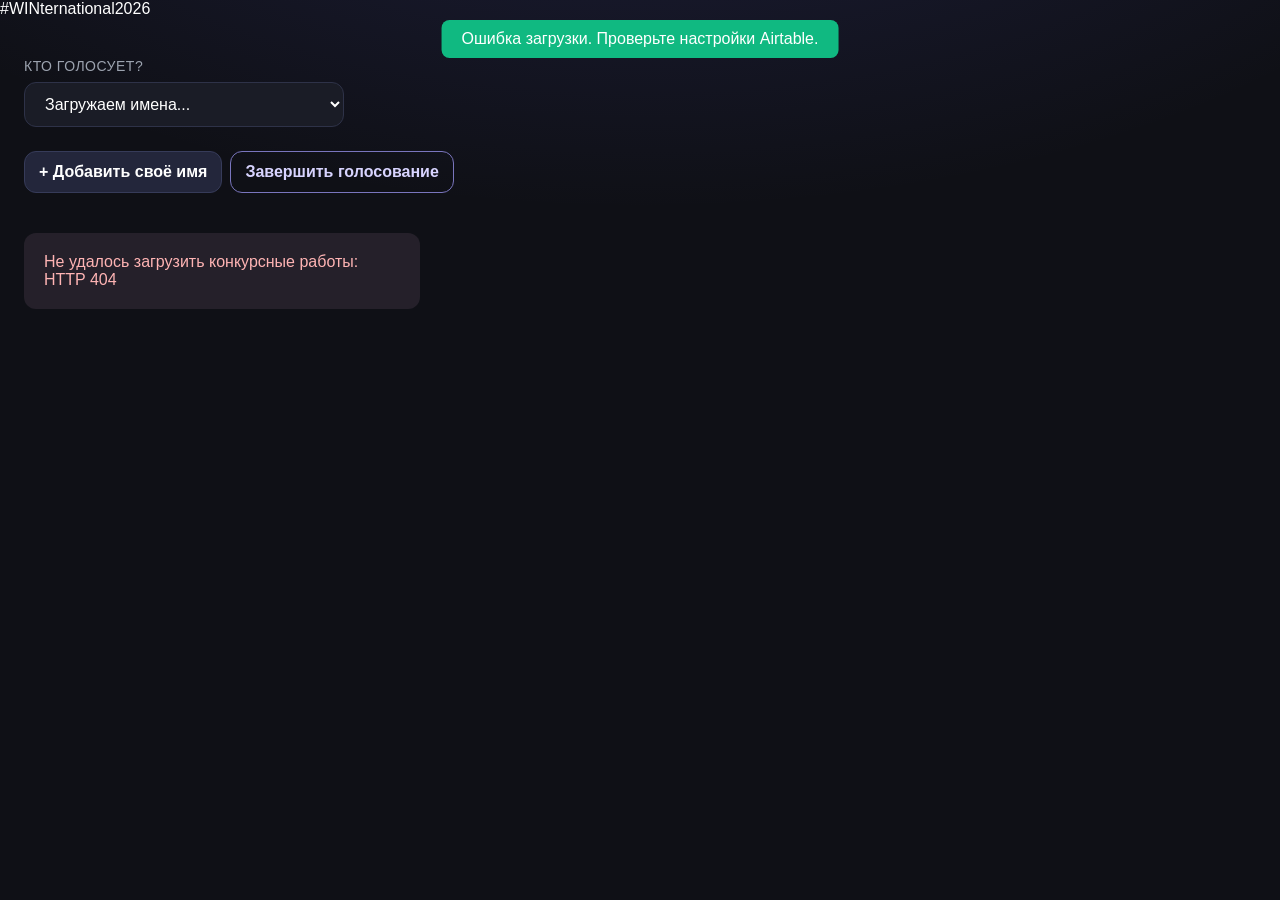
==== index.html @ 245070c2 "Update index.html" ====
<!DOCTYPE html>
<html lang="ru">
<head>
<meta charset="UTF-8">
<meta name="viewport" content="width=device-width, initial-scale=1.0">
<meta name="theme-color" content="#0f1016">
<title>#CosplayBattle — голосование</title>
<link rel="stylesheet" href="style.css?v=6">
</head>
<body>
<header class="header"><div class="logo-group"><div class="brand-badge">#WINternational2026</div></div></header>
<main class="container">
<section class="employee-box" aria-label="Выбор голосующего">
<label for="employeeSelect">Кто голосует?</label>
<div class="select-wrapper"><select id="employeeSelect"><option value="">Загружаем имена...</option></select></div>
<div id="votesLeft" class="votes-counter" aria-live="polite"></div>
</section>
<section id="works" class="works-grid" aria-label="Конкурсные работы"><p>Загружаем конкурсные работы...</p></section>
</main>
<div id="stickyCounter" class="sticky-counter"><span id="stickyCounterText">Осталось голосов: 5</span></div>
<div id="toast" class="toast" role="status" aria-live="polite"></div>
<script src="script.js?v=6" defer></script>
</body>
</html>
---- style.css ----
/* Optimized dark UI */
:root {
  color-scheme: dark;
  --bg: #0f1016;
  --surface: #1a1c26;
  --surface-2: #1f2233;
  --border: #2e3248;
  --text: #fff;
  --muted: #9ca3af;
  --body: #d1d5db;
  --primary: #6366f1;
  --primary-hover: #4f46e5;
  --danger: #ef4444;
  --success: #10b981;
  --radius: 16px;
}

* { box-sizing: border-box; }
html { background: var(--bg); }
body {
  margin: 0;
  min-width: 320px;
  font-family: -apple-system, BlinkMacSystemFont, "Segoe UI", Roboto, Helvetica, Arial, sans-serif;
  background: var(--bg);
  color: var(--text);
  -webkit-font-smoothing: antialiased;
  text-rendering: optimizeLegibility;
}
button, select, a { -webkit-tap-highlight-color: transparent; }
button, select { font: inherit; }

.container { width: min(100%, 1232px); margin: 0 auto; padding: 20px 16px 96px; }
.header-row { display:flex; justify-content:space-between; align-items:center; gap:16px; margin-bottom:20px; }

label, .header-title, [for="employeeSelect"], .header-row + div {
  display:block; font-size:14px; color:var(--muted); margin:10px 0 8px;
  text-transform:uppercase; letter-spacing:.5px;
}

select {
  width:100%; max-width:320px; padding:12px 16px; font-size:16px;
  background:var(--surface); color:var(--text); border:1px solid var(--border);
  border-radius:12px; outline:none; margin-bottom:24px;
}
select:focus-visible, button:focus-visible, a:focus-visible {
  outline:2px solid #a5b4fc; outline-offset:2px;
}

#works { display:grid; grid-template-columns:repeat(auto-fill,minmax(min(100%,280px),1fr)); gap:20px; }
.card {
  min-width:0; background:var(--surface); border:1px solid var(--border);
  border-radius:var(--radius); overflow:hidden; display:flex; flex-direction:column;
  box-shadow:0 8px 24px rgba(0,0,0,.12);
}
.card img,.card video { width:100%; height:250px; display:block; object-fit:cover; background:#090a0e; }
.card-content { padding:16px; display:flex; flex:1; flex-direction:column; min-width:0; }
.card-header { display:flex; justify-content:space-between; align-items:center; gap:12px; margin-bottom:12px; }
.username { min-width:0; overflow:hidden; text-overflow:ellipsis; white-space:nowrap; font-weight:600; font-size:16px; color:#a5b4fc; }
.votes-badge { flex:none; background:var(--border); padding:4px 10px; border-radius:999px; font-size:14px; }
.work-text-container { margin-bottom:14px; font-size:14px; line-height:1.45; color:var(--body); flex:1; overflow-wrap:anywhere; }
.work-text { display:-webkit-box; -webkit-line-clamp:3; -webkit-box-orient:vertical; overflow:hidden; white-space:pre-wrap; }
.work-text.expanded { display:block; }
.text-toggle-btn { background:none; border:0; color:#818cf8; padding:6px 0 0; cursor:pointer; font-size:13px; }
.button-row { display:flex; gap:10px; margin-top:auto; }
.vote-button {
  flex:1; min-height:44px; background:var(--primary); color:#fff; border:0; padding:12px;
  font-size:15px; font-weight:600; border-radius:10px; cursor:pointer; transition:background .2s,transform .1s;
}
.vote-button:hover:not(:disabled) { background:var(--primary-hover); }
.vote-button:active:not(:disabled) { transform:translateY(1px); }
.vote-button:disabled { background:#374151; color:var(--muted); cursor:not-allowed; }
.vote-button.remove { background:var(--danger); }
.link-button {
  flex:none; min-width:44px; min-height:44px; background:var(--border); color:#fff;
  display:flex; align-items:center; justify-content:center; padding:0 14px; border-radius:10px;
  text-decoration:none; font-size:18px;
}

.slider { position:relative; width:100%; overflow:hidden; }
.slider-items { display:flex; overflow-x:auto; scroll-snap-type:x mandatory; scrollbar-width:none; scroll-behavior:smooth; }
.slider-items::-webkit-scrollbar { display:none; }
.slider-item { flex:0 0 100%; scroll-snap-align:start; }
.slider-prev,.slider-next {
  position:absolute; top:50%; transform:translateY(-50%); width:42px; height:42px;
  display:grid; place-items:center; background:rgba(0,0,0,.55); color:#fff; border:0;
  font-size:24px; cursor:pointer; z-index:2; border-radius:50%;
}
.slider-prev{left:10px}.slider-next{right:10px}

.sticky-counter {
  position:fixed; bottom:max(16px,env(safe-area-inset-bottom)); left:50%;
  transform:translateX(-50%) translateY(120px); background:rgba(26,28,38,.94);
  border:1px solid #4f46e5; padding:10px 20px; border-radius:999px;
  box-shadow:0 10px 25px rgba(0,0,0,.5); transition:transform .3s ease; z-index:99;
  font-size:14px; backdrop-filter:blur(8px); white-space:nowrap;
}
.sticky-counter.visible { transform:translateX(-50%) translateY(0); }

.toast {
  position:fixed; top:max(20px,env(safe-area-inset-top)); left:50%;
  transform:translateX(-50%) translateY(-120px); max-width:calc(100vw - 32px);
  background:var(--success); color:#fff; padding:10px 20px; border-radius:8px;
  transition:transform .3s ease; z-index:100000; font-weight:500; text-align:center;
}
.toast.active { transform:translateX(-50%) translateY(0); }

/* === Конкурс 2.0: без обрезания изображений и видео === */
.media-area { position:relative; width:100%; background:#0b0c12; }
.card .media-area img, .card .media-area video {
  display:block; width:100%; height:clamp(300px,34vw,460px);
  object-fit:contain; background:#0b0c12; aspect-ratio:auto;
}
.slider-items {scroll-snap-type:x mandatory; overflow-x:auto;}
.slider-item {min-width:100%; flex:0 0 100%; scroll-snap-align:center;}
.slider .media-frame {flex-shrink:0;}
.contest-tools {display:flex; flex-wrap:wrap; gap:8px; margin:-12px 0 20px;}
.small-tool-btn {border:1px solid #41465f; background:#292d42; color:#fff; padding:10px 14px; border-radius:10px; cursor:pointer; font-weight:600; min-height:42px;}
.small-tool-btn:hover {background:#404666;}
.admin-button {background:#4f46e5;}
[hidden] {display:none!important;}
.contest-dialog-overlay {position:fixed; inset:0; z-index:200000; background:rgba(0,0,0,.82); display:flex; justify-content:center; align-items:center; padding:16px; backdrop-filter:blur(5px);}
.contest-dialog {position:relative; width:min(100%,600px); max-height:90dvh; overflow-y:auto; border:1px solid #353a55; border-radius:20px; background:#171925; padding:30px 20px 22px; color:#fff; box-shadow:0 18px 60px #000a;}
.contest-dialog h2 {font-size:23px; margin:0 40px 12px 0;}
.contest-dialog p {line-height:1.5; color:#cbd0e1;}
.contest-dialog-close {position:absolute;top:10px;right:12px;background:#303349;color:#fff;border:0;border-radius:50%;width:34px;height:34px;font-size:24px;cursor:pointer;}
.contest-dialog label {display:block; color:#c4c7da; margin:14px 0 8px;}
.contest-dialog input {width:100%;padding:12px 14px;border:1px solid #535975;border-radius:10px;background:#222539;color:#fff;font-size:16px;margin-bottom:14px;}
.contest-dialog form .vote-button {width:100%;}
.contest-form-message {color:#ff9ca5!important; min-height:20px;}
.winners-heading {font-size:50px;text-align:center; margin-bottom:6px;}
.contest-winners {display:flex;flex-direction:column;gap:9px;margin:16px 0;}
.contest-winners .winner-item {display:flex;flex-wrap:wrap;gap:8px;align-items:center;margin:0!important;}
.contest-winners .winner-rank {min-width:72px;}
.contest-winners .copy-user-btn {font-size:15px;}
.winner-votes {white-space:nowrap;font-size:13px;color:#f4b3c2;}
.winner-open {padding:7px 10px;border-radius:7px;color:white;background:#343956;text-decoration:none;}
.winner-help {font-size:13px;}
.contest-empty {color:#ffb4b4;padding:20px;background:#25202a;border-radius:12px;}
@media(max-width:560px){.card .media-area img,.card .media-area video{height:360px;max-height:75dvh;aspect-ratio:auto;object-fit:contain;}.contest-tools{margin-top:-8px}.contest-winners .winner-item{gap:6px!important}.contest-winners .copy-post-btn{font-size:12px}.contest-winners .copy-post-btn::after{content:none}}

/* Звук включается пользователем: браузеры блокируют autoplay со звуком. */
.video-slide {position:relative; min-width:100%; width:100%; background:#0b0c12;}
.video-sound-button {position:absolute; z-index:5; top:12px; right:12px; padding:9px 12px; border:1px solid rgba(255,255,255,.25); border-radius:10px; background:rgba(15,16,22,.88); color:#fff; font-size:13px; font-weight:600; cursor:pointer; backdrop-filter:blur(6px);}
.video-sound-button:hover {background:#373b54;}
.video-sound-button:focus-visible {outline:2px solid #a5b4fc; outline-offset:2px;}

/* V4 — layout, motion, winners */
body {background:radial-gradient(ellipse 90% 600px at 50% -270px,rgba(99,102,241,.19),transparent 80%),var(--bg);}
.container{width:min(100%,1460px);padding:30px 24px 100px;}
#works{grid-template-columns:repeat(3,minmax(0,1fr));gap:22px;}
.card{border:1px solid #30344b;border-radius:19px;transition:transform .25s ease,border-color .25s ease,box-shadow .25s ease;}
.card:hover{transform:translateY(-4px);border-color:#6366f188;box-shadow:0 16px 42px rgba(0,0,0,.24);}
.card.is-voted{border-color:#8585ff;box-shadow:0 0 0 1px #6366f155,0 12px 30px #0003;}
.card-content{min-height:128px;padding:18px;}
.card .media-area img,.card .media-area video{height:clamp(330px,33vw,490px);}
.card-header{margin-bottom:10px;}.button-row{margin-top:16px;}
.vote-button{position:relative;overflow:hidden;background:linear-gradient(120deg,#6868fa,#5853d7);box-shadow:0 5px 18px #6366f125;}
.vote-button:disabled{opacity:.68;cursor:not-allowed;}
.vote-button.is-saving{background:linear-gradient(120deg,#6664dc,#7772ea);color:#fff;opacity:1;}
.vote-button.is-saving::after{content:'';display:inline-block;width:12px;height:12px;margin-left:10px;border:2px solid #fff5;border-top-color:#fff;border-radius:50%;vertical-align:-2px;animation:spin .7s linear infinite;}
.vote-button.remove{background:linear-gradient(120deg,#df557c,#c43c69);}
.vote-pop{animation:votePop .42s cubic-bezier(.2,1.8,.4,1);}
@keyframes spin{to{transform:rotate(360deg)}}
@keyframes votePop{0%{transform:scale(1)}40%{transform:scale(.94)}75%{transform:scale(1.045)}100%{transform:scale(1)}}
.card{opacity:0;transform:translateY(18px);}
.card.is-visible{opacity:1;transform:translateY(0);transition:opacity .5s ease,transform .5s ease,border-color .25s ease,box-shadow .25s ease;}
.card.is-visible:hover{transform:translateY(-4px);}
.contest-tools{margin:0 0 24px;}
.small-tool-btn{border-radius:12px;background:#23263b;border-color:#363b59;}
.admin-button{background:transparent;border-color:#7975bd;color:#d8d4ff;}
.contest-dialog{width:min(100%,660px);padding:26px;border-radius:24px;border-color:#46445e;}
.winners-hero{text-align:center;padding:10px 0 24px;border-bottom:1px solid #ffffff13;}
.winners-kicker{color:#a5b4fc;font-size:11px;letter-spacing:.18em;font-weight:800;}
.winners-trophy{font-size:52px;filter:drop-shadow(0 6px 24px #e5b85a55);margin:12px auto 6px;}
.winners-hero h2{font-size:clamp(27px,5vw,38px);letter-spacing:-.04em;margin:0;}
.winners-hero p{font-size:14px;margin:8px 0 0;}
.contest-winners{gap:12px;margin:20px 0 0;}
.winner-card{display:flex;align-items:center;gap:15px;min-width:0;padding:16px;border:1px solid #353950;border-radius:16px;background:linear-gradient(115deg,#242639,#1c1e2c);}
.winner-card.place-1{border-color:#d2a85366;background:linear-gradient(120deg,#513e28,#262432 62%);padding:22px 18px;}
.winner-card.place-2{border-color:#a9b6d344;}.winner-card.place-3{border-color:#d9987544;}
.winner-place{width:76px;flex:none;display:flex;flex-direction:column;align-items:center;gap:3px;color:#ced3e8;}
.winner-place span{font-size:28px;}.winner-place small{font-size:12px;font-weight:700;}
.winner-main{min-width:0;flex:1;}.winner-name{font-size:16px;font-weight:800;color:#fff;overflow-wrap:anywhere;}
.winner-votes{font-size:12px;color:#d1d5e8;margin:5px 0 11px;}
.winner-actions{display:flex;flex-wrap:wrap;gap:7px;}
.winner-action{display:inline-flex;align-items:center;justify-content:center;min-height:34px;padding:8px 11px;border:1px solid #4d506b;border-radius:9px;background:#34374d;color:#e9eaff;cursor:pointer;text-decoration:none;font-size:12px;font-weight:600;}
.winner-action:hover{background:#505478;}.winner-view{border-color:#6866b3;background:#514f92;}
@media(min-width:1200px){.container{width:min(100%,1380px);}}
@media(max-width:950px){#works{grid-template-columns:repeat(2,minmax(0,1fr));}.container{padding:22px 18px 90px;}}
@media(max-width:600px){
  body{min-width:0;}.container{padding:14px 12px 90px;}
  #works{grid-template-columns:minmax(0,1fr);gap:14px;}
  .card .media-area img,.card .media-area video{height:auto;max-height:75dvh;min-height:220px;object-fit:contain;}
  .contest-tools{display:grid;grid-template-columns:1fr 1fr;gap:8px;margin:0 0 16px;}
  .small-tool-btn{min-width:0;padding:9px 8px;font-size:12px;}
  .contest-dialog-overlay{align-items:center;padding:10px;}
  .contest-dialog{padding:24px 14px 16px;width:100%;max-height:92dvh;border-radius:18px;}
  .winner-card{gap:9px;padding:11px 9px;}.winner-card.place-1{padding:14px 10px;}
  .winner-place{width:48px;}.winner-place span{font-size:25px;}.winner-place small{font-size:10px;}
  .winner-name{font-size:14px;}.winner-action{font-size:11px;padding:7px;min-height:34px;}
}
@media(prefers-reduced-motion:reduce){.card,.card.is-visible,.card:hover,.vote-pop,.vote-button.is-saving::after{animation:none!important;transition:none!important;transform:none!important;opacity:1!important;}}
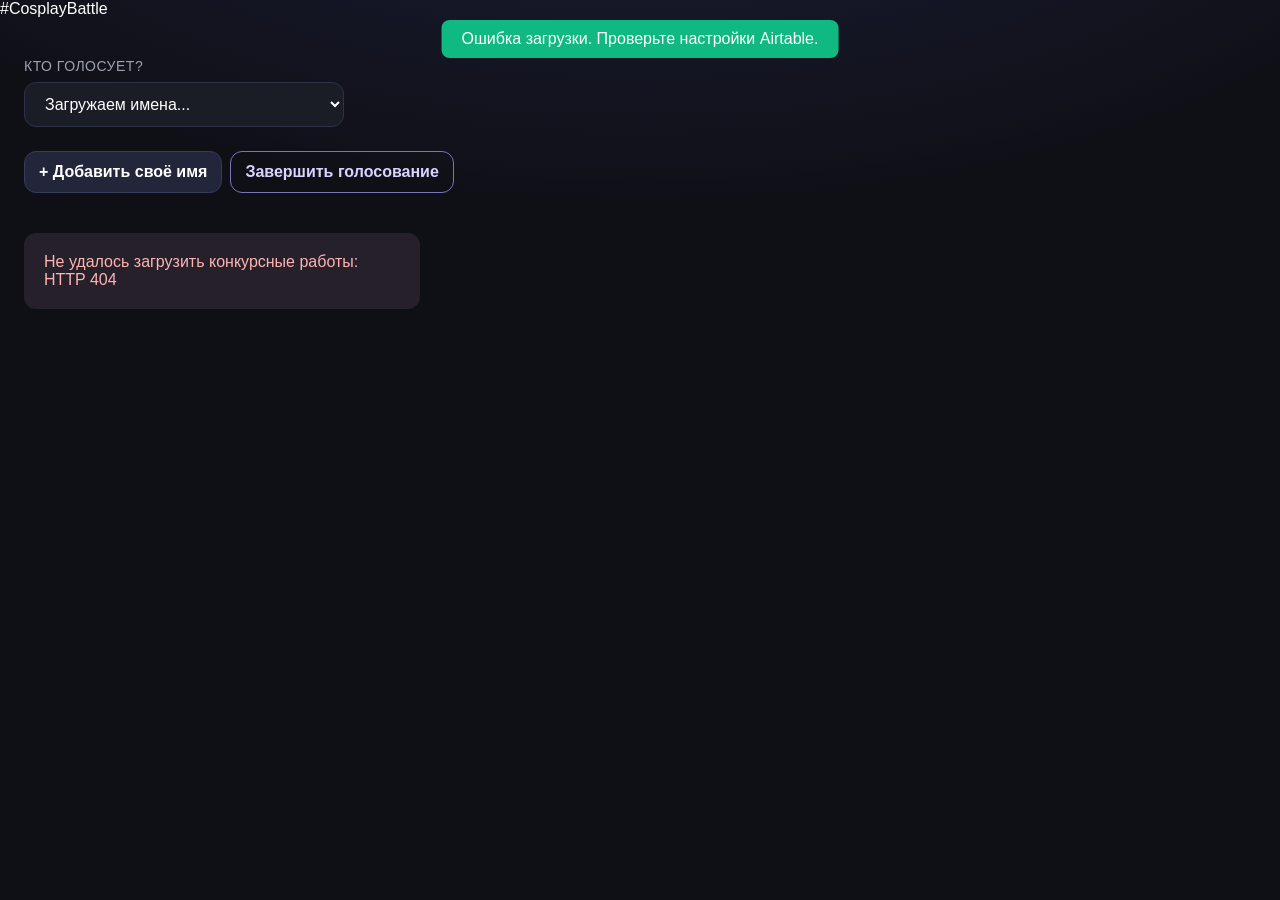
==== commit 13d9377a: "Update index.html" ====
--- a/index.html
+++ b/index.html
@@ -8,7 +8,7 @@
 <link rel="stylesheet" href="style.css?v=6">
 </head>
 <body>
-<header class="header"><div class="logo-group"><div class="brand-badge">#WINternational2026</div></div></header>
+<header class="header"><div class="logo-group"><div class="brand-badge">#CosplayBattle</div></div></header>
 <main class="container">
 <section class="employee-box" aria-label="Выбор голосующего">
 <label for="employeeSelect">Кто голосует?</label>
--- a/style.css
+++ b/style.css
@@ -200,3 +200,10 @@
   .winner-name{font-size:14px;}.winner-action{font-size:11px;padding:7px;min-height:34px;}
 }
 @media(prefers-reduced-motion:reduce){.card,.card.is-visible,.card:hover,.vote-pop,.vote-button.is-saving::after{animation:none!important;transition:none!important;transform:none!important;opacity:1!important;}}
+
+/* V6: синхронизация незаметна, но повторные клики заблокированы */
+.vote-button.is-saving { opacity:1; filter:none; }
+.vote-button.is-saving::after { content:''; position:absolute; top:8px; right:8px; width:6px; height:6px; border:0; border-radius:50%; background:#fff; box-shadow:0 0 0 3px #ffffff33; animation:savePulse .9s ease-in-out infinite; margin:0; }
+@keyframes savePulse { 50% {opacity:.35; transform:scale(.7);} }
+.contest-name-hint{margin:8px 0 16px;line-height:1.45;color:#9fa8c2;font-size:13px;}
+@media(prefers-reduced-motion:reduce){.vote-button.is-saving::after{animation:none!important;}}
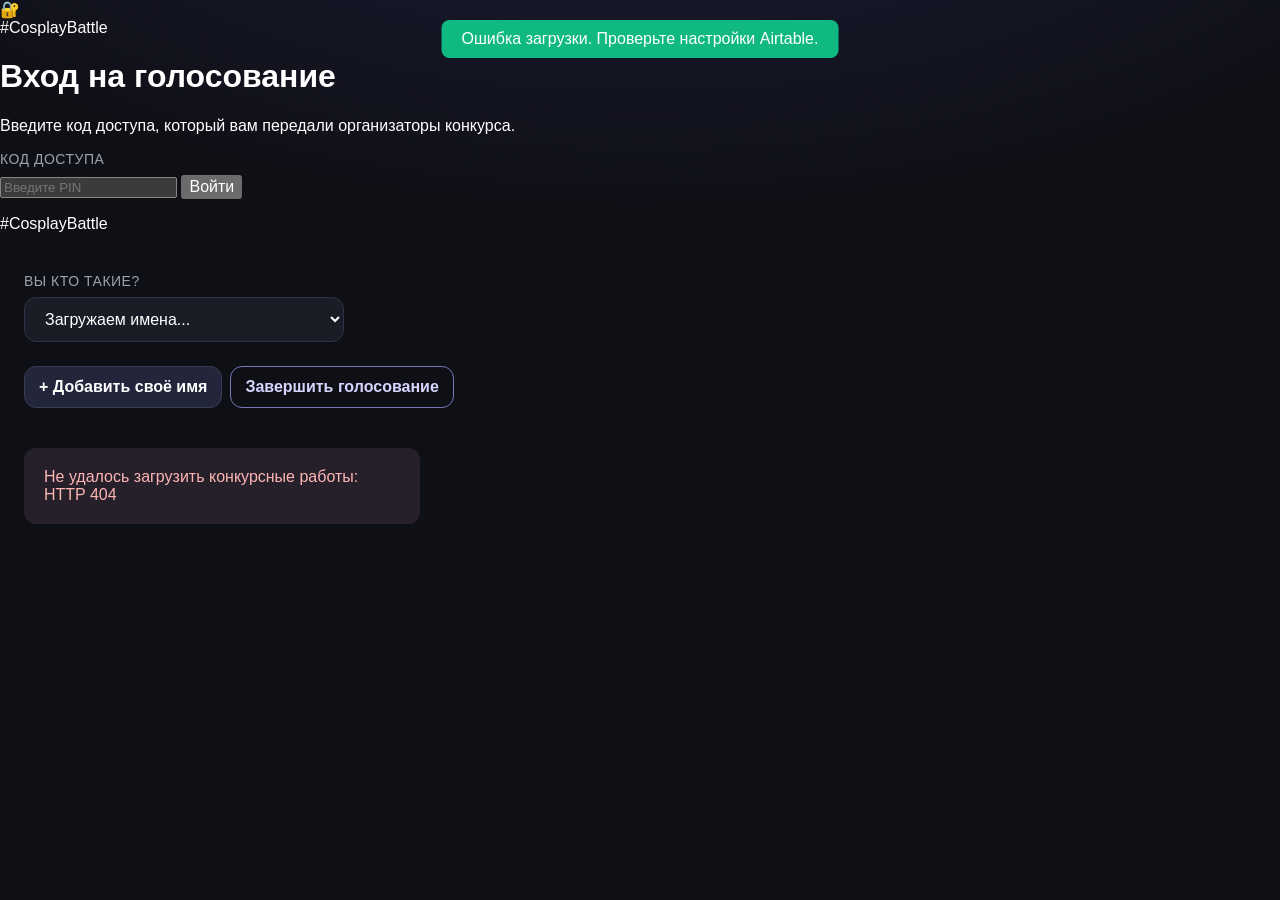
==== commit 56f3ec85: "Update index.html" ====
--- a/index.html
+++ b/index.html
@@ -5,13 +5,27 @@
 <meta name="viewport" content="width=device-width, initial-scale=1.0">
 <meta name="theme-color" content="#0f1016">
 <title>#CosplayBattle — голосование</title>
-<link rel="stylesheet" href="style.css?v=6">
+<link rel="stylesheet" href="style.css?v=8">
 </head>
-<body>
+<body class="access-locked">
+<div class="access-wall" id="accessWall">
+  <div class="access-panel">
+    <div class="access-lock">🔐</div>
+    <div class="access-brand">#CosplayBattle</div>
+    <h1>Вход на голосование</h1>
+    <p>Введите код доступа, который вам передали организаторы конкурса.</p>
+    <form id="accessForm">
+      <label for="accessPin">Код доступа</label>
+      <input id="accessPin" type="password" inputmode="numeric" pattern="[0-9]*" autocomplete="off" required placeholder="Введите PIN" maxlength="20">
+      <button type="submit" id="accessSubmit">Войти</button>
+      <p class="access-error" id="accessError" role="alert" aria-live="polite"></p>
+    </form>
+  </div>
+</div>
 <header class="header"><div class="logo-group"><div class="brand-badge">#CosplayBattle</div></div></header>
 <main class="container">
 <section class="employee-box" aria-label="Выбор голосующего">
-<label for="employeeSelect">Кто голосует?</label>
+<label for="employeeSelect">ВЫ КТО ТАКИЕ?</label>
 <div class="select-wrapper"><select id="employeeSelect"><option value="">Загружаем имена...</option></select></div>
 <div id="votesLeft" class="votes-counter" aria-live="polite"></div>
 </section>
@@ -19,6 +33,6 @@
 </main>
 <div id="stickyCounter" class="sticky-counter"><span id="stickyCounterText">Осталось голосов: 5</span></div>
 <div id="toast" class="toast" role="status" aria-live="polite"></div>
-<script src="script.js?v=6" defer></script>
+<script src="script.js?v=8" defer></script>
 </body>
 </html>
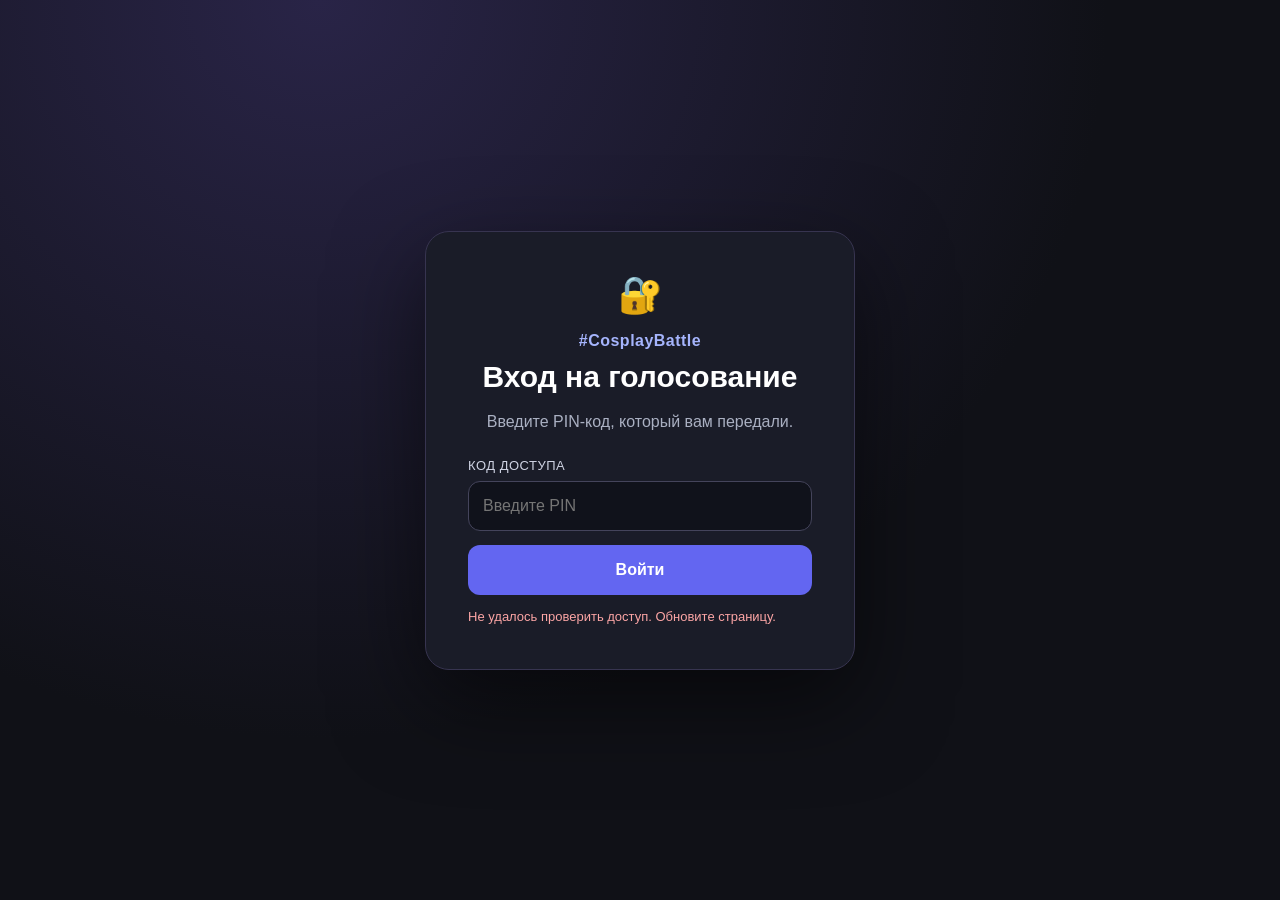
==== commit 5a8a6d02: "Update index.html" ====
--- a/index.html
+++ b/index.html
@@ -5,7 +5,7 @@
 <meta name="viewport" content="width=device-width, initial-scale=1.0">
 <meta name="theme-color" content="#0f1016">
 <title>#CosplayBattle — голосование</title>
-<link rel="stylesheet" href="style.css?v=8">
+<link rel="stylesheet" href="style.css?v=9">
 </head>
 <body class="access-locked">
 <div class="access-wall" id="accessWall">
@@ -13,7 +13,7 @@
     <div class="access-lock">🔐</div>
     <div class="access-brand">#CosplayBattle</div>
     <h1>Вход на голосование</h1>
-    <p>Введите код доступа, который вам передали организаторы конкурса.</p>
+    <p>Введите PIN-код, который вам передали.</p>
     <form id="accessForm">
       <label for="accessPin">Код доступа</label>
       <input id="accessPin" type="password" inputmode="numeric" pattern="[0-9]*" autocomplete="off" required placeholder="Введите PIN" maxlength="20">
@@ -33,6 +33,6 @@
 </main>
 <div id="stickyCounter" class="sticky-counter"><span id="stickyCounterText">Осталось голосов: 5</span></div>
 <div id="toast" class="toast" role="status" aria-live="polite"></div>
-<script src="script.js?v=8" defer></script>
+<script src="script.js?v=9" defer></script>
 </body>
 </html>
--- a/style.css
+++ b/style.css
@@ -201,9 +201,64 @@
 }
 @media(prefers-reduced-motion:reduce){.card,.card.is-visible,.card:hover,.vote-pop,.vote-button.is-saving::after{animation:none!important;transition:none!important;transform:none!important;opacity:1!important;}}
 
-/* V6: синхронизация незаметна, но повторные клики заблокированы */
-.vote-button.is-saving { opacity:1; filter:none; }
-.vote-button.is-saving::after { content:''; position:absolute; top:8px; right:8px; width:6px; height:6px; border:0; border-radius:50%; background:#fff; box-shadow:0 0 0 3px #ffffff33; animation:savePulse .9s ease-in-out infinite; margin:0; }
-@keyframes savePulse { 50% {opacity:.35; transform:scale(.7);} }
-.contest-name-hint{margin:8px 0 16px;line-height:1.45;color:#9fa8c2;font-size:13px;}
-@media(prefers-reduced-motion:reduce){.vote-button.is-saving::after{animation:none!important;}}
+/* V7: marks & compact, accessible mobile selection */
+.favorite-button {min-height:44px;border:1px solid #595c84;background:#25283c;color:#e1e2ff;border-radius:10px;padding:9px 12px;font-weight:650;cursor:pointer;white-space:nowrap;}
+.favorite-button.is-marked {background:#333059;border-color:#8880ff;color:#f3e7b4;}
+.favorite-button:hover {border-color:#aaa4ff;}
+.card .button-row {display:grid;grid-template-columns:auto minmax(0,1fr) 44px;align-items:stretch;gap:8px;}
+.card .button-row .vote-button {min-width:0;}
+.favorites-open {border-color:#7774db!important;}
+.favorites-screen h2{margin:0 0 6px;text-align:left;}
+.favorites-screen>p{color:#aab0c9;font-size:14px;line-height:1.5;margin:0 0 14px;text-align:left;}
+.favorite-summary{padding:12px 14px;border:1px solid #454663;background:#24263a;border-radius:12px;font-size:13px;margin-bottom:14px;}
+.favorite-list{display:grid;gap:9px;max-height:54dvh;overflow:auto;overscroll-behavior:contain;padding:2px;}
+.favorite-row{display:flex;align-items:center;gap:10px;background:#222437;border:1px solid #333650;border-radius:14px;padding:8px;text-align:left;min-width:0;}
+.favorite-row.selected{border-color:#7972ff;background:#2b2946;}
+.favorite-row img,.favorite-placeholder{width:58px!important;height:62px!important;max-width:58px!important;min-width:58px!important;max-height:62px!important;min-height:62px!important;object-fit:contain;margin:0!important;border-radius:8px;background:#12131f;flex:none;}
+.favorite-placeholder{display:grid;place-items:center;}
+.favorite-row-main{flex:1;min-width:0;display:grid;gap:4px;}
+.favorite-row-main strong{overflow:hidden;text-overflow:ellipsis;white-space:nowrap;font-size:14px;}
+.favorite-row-main small{color:#aeb1c9;font-size:11px;}
+.favorite-remove,.favorite-pick{border:0;border-radius:9px;background:#353852;color:white;min-height:38px;padding:6px 10px;cursor:pointer;}
+.favorite-remove{font-size:20px;}
+.favorite-pick.active{background:#5e55ed;}
+.favorite-pick:disabled{opacity:.45;cursor:not-allowed;}
+.favorites-footer{display:flex;flex-wrap:wrap;align-items:center;justify-content:space-between;gap:12px;padding-top:16px;}
+.favorites-footer .vote-button{flex:1;min-width:170px;}
+.favorite-empty{padding:18px;color:#aab0c9;text-align:center;}
+@media(max-width:600px){
+  .card .button-row{grid-template-columns:minmax(0,1fr) minmax(0,1.2fr) 44px;gap:6px;}
+  .favorite-button,.card .button-row .vote-button{font-size:12px;padding:8px 5px;}
+  .favorite-row{gap:6px;padding:6px;}
+  .favorite-row img,.favorite-placeholder{width:44px!important;min-width:44px!important;max-width:44px!important;height:50px!important;max-height:50px!important;min-height:50px!important;}
+  .favorite-remove,.favorite-pick{padding:5px 7px;font-size:12px;}
+  .contest-dialog{max-height:calc(100dvh - 28px);overflow:auto;}
+}
+@media(prefers-reduced-motion:reduce){.favorite-button,.favorite-row{transition:none!important;}}
+
+/* V8: экран доступа. Основной интерфейс не показываем до серверной проверки. */
+body.access-locked > .header,
+body.access-locked > .container,
+body.access-locked > .sticky-counter,
+body.access-locked > .toast { display:none !important; }
+.access-wall[hidden] { display:none !important; }
+.access-wall {
+  position:fixed; inset:0; z-index:200000; min-height:100dvh;
+  display:grid;place-items:center;overflow-y:auto;
+  padding:24px 16px; background:radial-gradient(ellipse at 25% 0%,#292447 0%,#101117 58%);
+}
+.access-panel {
+  width:min(100%,430px); padding:clamp(24px,5vw,42px); border-radius:24px;
+  background:#1a1c28; border:1px solid #373450; color:#fff;
+  box-shadow:0 32px 90px #0008; text-align:center;
+}
+.access-lock{font-size:36px;margin-bottom:16px}
+.access-brand{font-weight:800;color:#a5b4fc;letter-spacing:.03em;margin-bottom:8px}
+.access-panel h1{font-size:clamp(24px,5vw,30px);margin:10px 0}
+.access-panel p{color:#aab0c2;line-height:1.5}
+.access-panel form{text-align:left;margin-top:24px}
+.access-panel label{display:block;margin-bottom:8px;color:#ced2e2;font-size:13px}
+.access-panel input{width:100%;max-width:none;min-height:50px;margin:0 0 14px;border-radius:12px;padding:12px 14px;background:#10121b;color:#fff;border:1px solid #44445b;font-size:16px}
+.access-panel button{display:block;width:100%;min-height:50px;background:#6366f1;border:0;border-radius:12px;color:#fff;font-size:16px;font-weight:700;cursor:pointer}
+.access-panel button:disabled{opacity:.7;cursor:wait}
+.access-panel .access-error{color:#fca5a5;font-size:13px;min-height:20px;margin:12px 0 0}
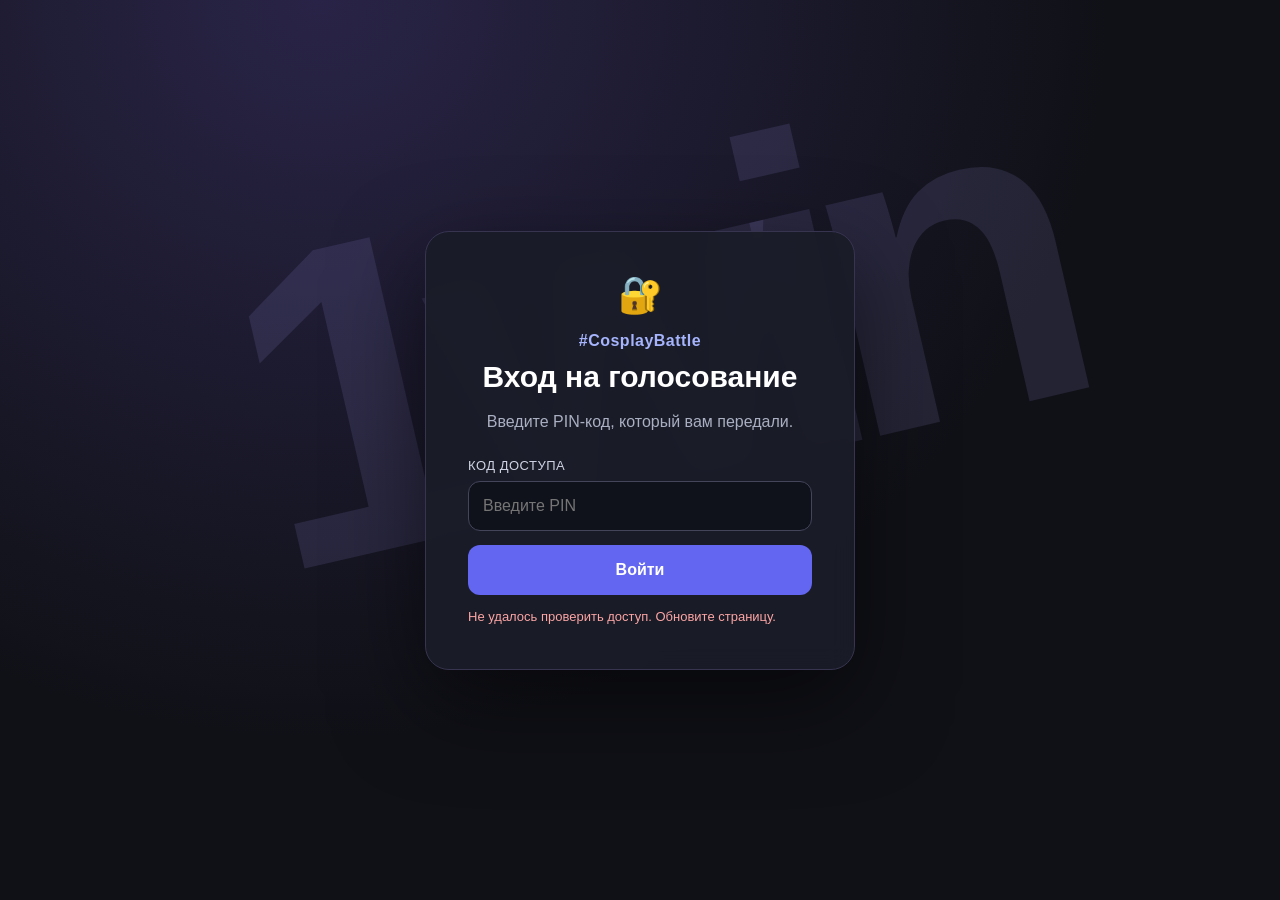
==== commit 6a75dd99: "Update index.html" ====
--- a/index.html
+++ b/index.html
@@ -5,7 +5,7 @@
 <meta name="viewport" content="width=device-width, initial-scale=1.0">
 <meta name="theme-color" content="#0f1016">
 <title>#CosplayBattle — голосование</title>
-<link rel="stylesheet" href="style.css?v=9">
+<link rel="stylesheet" href="style.css?v=10">
 </head>
 <body class="access-locked">
 <div class="access-wall" id="accessWall">
@@ -33,6 +33,6 @@
 </main>
 <div id="stickyCounter" class="sticky-counter"><span id="stickyCounterText">Осталось голосов: 5</span></div>
 <div id="toast" class="toast" role="status" aria-live="polite"></div>
-<script src="script.js?v=9" defer></script>
+<script src="script.js?v=10" defer></script>
 </body>
 </html>
--- a/style.css
+++ b/style.css
@@ -262,3 +262,28 @@
 .access-panel button{display:block;width:100%;min-height:50px;background:#6366f1;border:0;border-radius:12px;color:#fff;font-size:16px;font-weight:700;cursor:pointer}
 .access-panel button:disabled{opacity:.7;cursor:wait}
 .access-panel .access-error{color:#fca5a5;font-size:13px;min-height:20px;margin:12px 0 0}
+
+/* V9: мягкий watermark 1win, без дополнительного изображения */
+body { position:relative; isolation:isolate; }
+body.access-granted::before {
+  content:"1win"; position:fixed; inset:auto auto 4vh -4vw;
+  z-index:-1; pointer-events:none; user-select:none;
+  font-size:clamp(115px,23vw,440px); line-height:1;
+  font-weight:900; letter-spacing:-.09em; color:rgba(144,138,255,.055);
+  transform:rotate(-12deg); white-space:nowrap;
+}
+.access-wall { isolation:isolate; }
+.access-wall::before {
+  content:"1win"; position:fixed; inset:12% auto auto 50%;
+  z-index:-1; transform:translateX(-50%) rotate(-13deg);
+  font-weight:900; letter-spacing:-.1em; font-size:clamp(130px,35vw,620px);
+  line-height:1; white-space:nowrap; pointer-events:none; user-select:none;
+  color:rgba(172,160,255,.12);
+}
+.access-panel { position:relative; backdrop-filter:blur(12px); background:rgba(26,28,40,.94); }
+@media(max-width:640px){
+ body.access-granted::before {font-size:46vw;left:-7vw;bottom:15vh;color:rgba(144,138,255,.035)}
+ .access-wall::before {top:18%;font-size:47vw;color:rgba(172,160,255,.085)}
+ .access-panel{backdrop-filter:none;background:#1a1c28}
+}
+@media(prefers-reduced-motion:reduce){.access-panel{backdrop-filter:none}}
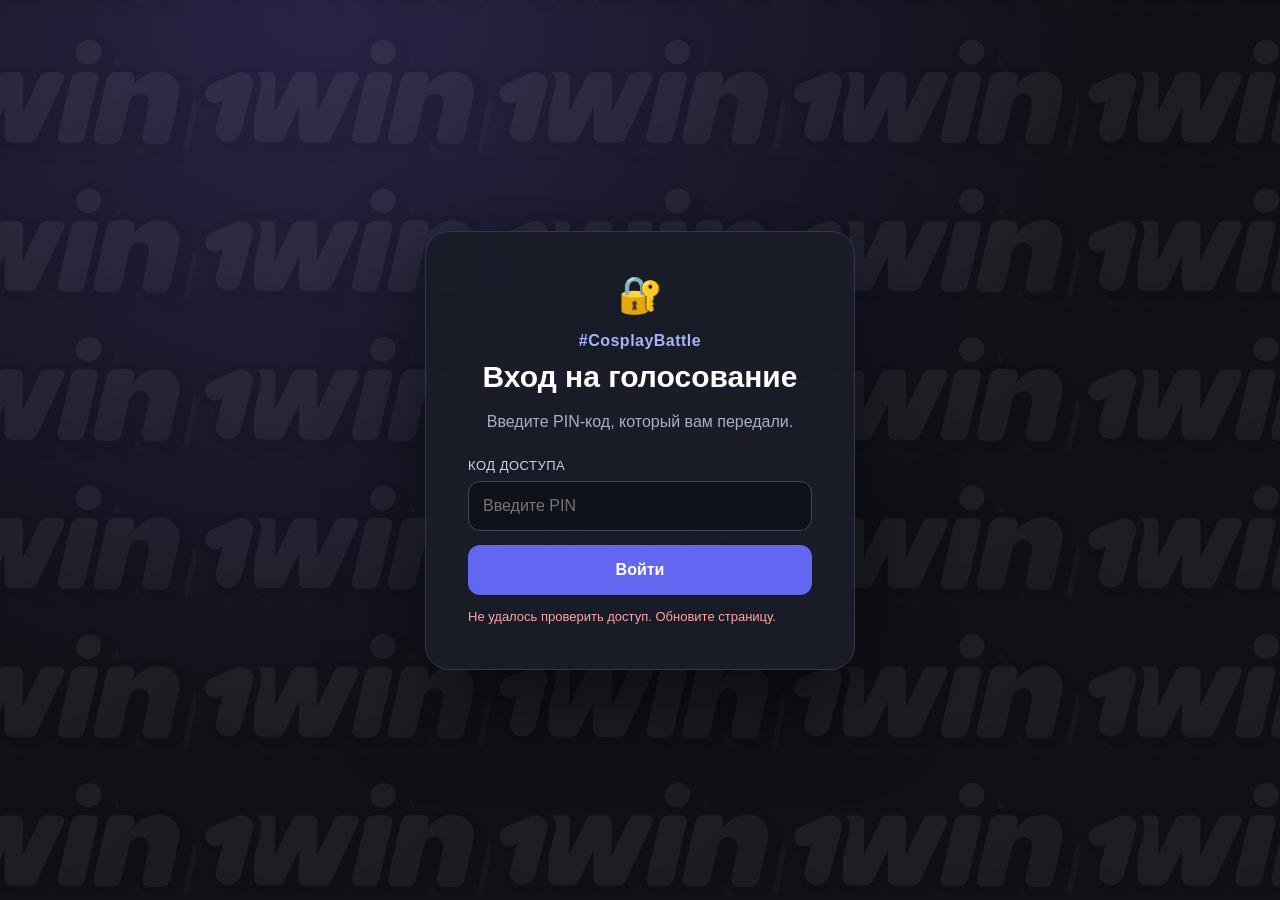
==== commit 852e485c: "Update index.html" ====
--- a/index.html
+++ b/index.html
@@ -25,7 +25,7 @@
 <header class="header"><div class="logo-group"><div class="brand-badge">#CosplayBattle</div></div></header>
 <main class="container">
 <section class="employee-box" aria-label="Выбор голосующего">
-<label for="employeeSelect">ВЫ КТО ТАКИЕ?</label>
+<label for="employeeSelect">Кто голосует?</label>
 <div class="select-wrapper"><select id="employeeSelect"><option value="">Загружаем имена...</option></select></div>
 <div id="votesLeft" class="votes-counter" aria-live="polite"></div>
 </section>
--- a/style.css
+++ b/style.css
@@ -263,27 +263,29 @@
 .access-panel button:disabled{opacity:.7;cursor:wait}
 .access-panel .access-error{color:#fca5a5;font-size:13px;min-height:20px;margin:12px 0 0}
 
-/* V9: мягкий watermark 1win, без дополнительного изображения */
+/* V10: branded, repeating watermark across every viewport width */
 body { position:relative; isolation:isolate; }
-body.access-granted::before {
-  content:"1win"; position:fixed; inset:auto auto 4vh -4vw;
-  z-index:-1; pointer-events:none; user-select:none;
-  font-size:clamp(115px,23vw,440px); line-height:1;
-  font-weight:900; letter-spacing:-.09em; color:rgba(144,138,255,.055);
-  transform:rotate(-12deg); white-space:nowrap;
-}
-.access-wall { isolation:isolate; }
+body.access-granted::before,
 .access-wall::before {
-  content:"1win"; position:fixed; inset:12% auto auto 50%;
-  z-index:-1; transform:translateX(-50%) rotate(-13deg);
-  font-weight:900; letter-spacing:-.1em; font-size:clamp(130px,35vw,620px);
-  line-height:1; white-space:nowrap; pointer-events:none; user-select:none;
-  color:rgba(172,160,255,.12);
-}
-.access-panel { position:relative; backdrop-filter:blur(12px); background:rgba(26,28,40,.94); }
+  content:"";
+  pointer-events:none;
+  position:fixed;
+  inset:0;
+  background-image:url("onewin_logo.png");
+  background-size:clamp(170px,23vw,300px) auto;
+  background-repeat:repeat;
+  background-position:center 4%;
+  opacity:.055;
+  z-index:0;
+  transform:none;
+}
+body.access-granted > .header,
+body.access-granted > .container,
+body.access-granted > .sticky-counter {position:relative;z-index:1;}
+.access-wall {isolation:isolate;}
+.access-panel {position:relative;z-index:1;background:rgba(26,28,40,.95);}
 @media(max-width:640px){
- body.access-granted::before {font-size:46vw;left:-7vw;bottom:15vh;color:rgba(144,138,255,.035)}
- .access-wall::before {top:18%;font-size:47vw;color:rgba(172,160,255,.085)}
- .access-panel{backdrop-filter:none;background:#1a1c28}
+ body.access-granted::before,.access-wall::before{background-size:170px auto;opacity:.045;}
+ .access-panel{backdrop-filter:none;}
 }
 @media(prefers-reduced-motion:reduce){.access-panel{backdrop-filter:none}}
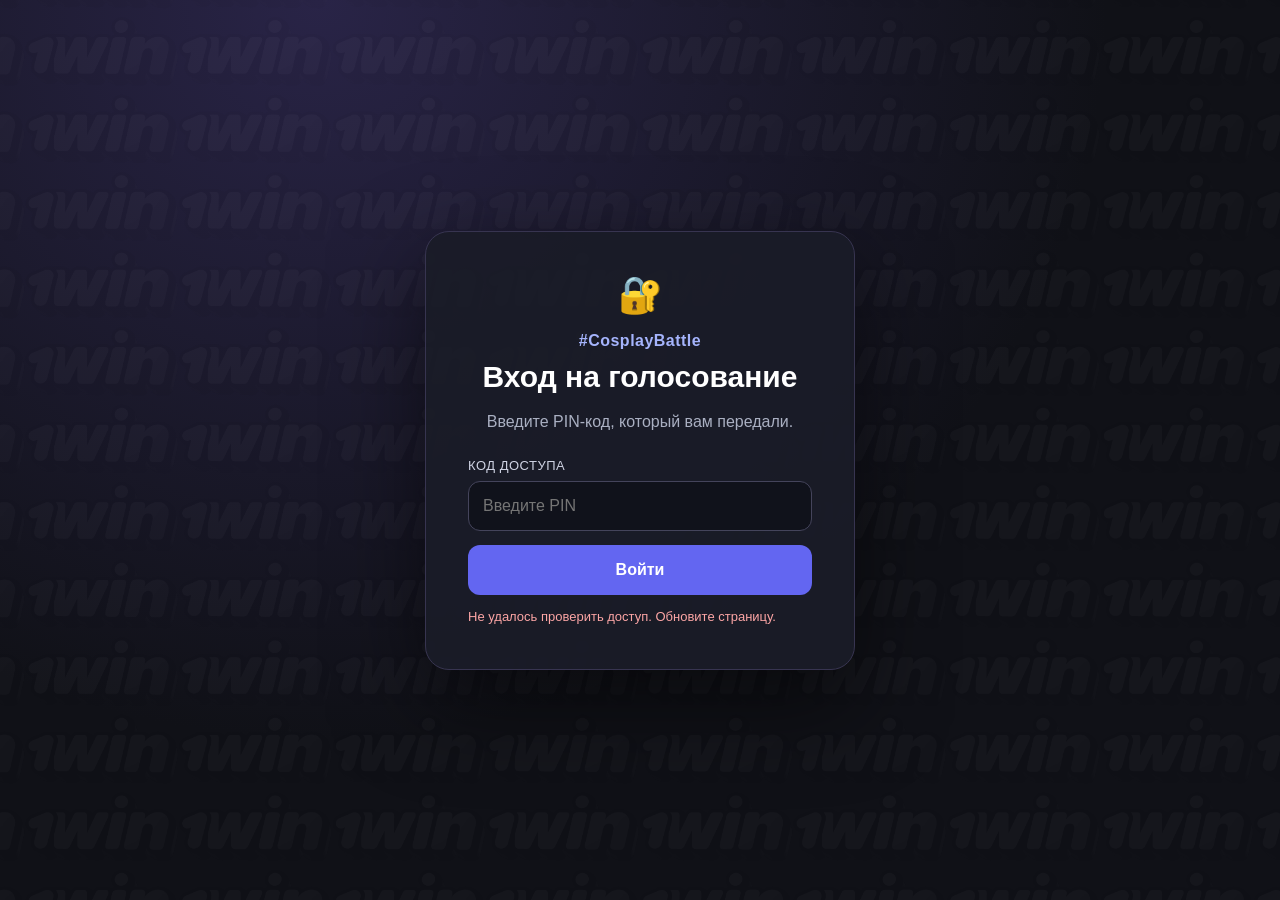
==== commit 8e0e14c0: "Update index.html" ====
--- a/index.html
+++ b/index.html
@@ -5,7 +5,7 @@
 <meta name="viewport" content="width=device-width, initial-scale=1.0">
 <meta name="theme-color" content="#0f1016">
 <title>#CosplayBattle — голосование</title>
-<link rel="stylesheet" href="style.css?v=10">
+<link rel="stylesheet" href="style.css?v=12">
 </head>
 <body class="access-locked">
 <div class="access-wall" id="accessWall">
@@ -25,7 +25,7 @@
 <header class="header"><div class="logo-group"><div class="brand-badge">#CosplayBattle</div></div></header>
 <main class="container">
 <section class="employee-box" aria-label="Выбор голосующего">
-<label for="employeeSelect">Кто голосует?</label>
+<label for="employeeSelect">ВЫ КТО ТАКИЕ?</label>
 <div class="select-wrapper"><select id="employeeSelect"><option value="">Загружаем имена...</option></select></div>
 <div id="votesLeft" class="votes-counter" aria-live="polite"></div>
 </section>
@@ -33,6 +33,6 @@
 </main>
 <div id="stickyCounter" class="sticky-counter"><span id="stickyCounterText">Осталось голосов: 5</span></div>
 <div id="toast" class="toast" role="status" aria-live="polite"></div>
-<script src="script.js?v=10" defer></script>
+<script src="script.js?v=12" defer></script>
 </body>
 </html>
--- a/style.css
+++ b/style.css
@@ -289,3 +289,16 @@
  .access-panel{backdrop-filter:none;}
 }
 @media(prefers-reduced-motion:reduce){.access-panel{backdrop-filter:none}}
+
+/* V11: smaller, softer and more spacious logo pattern on both desktop/mobile. */
+body.access-granted::before, .access-wall::before {
+  background-size:clamp(135px,12vw,190px) auto;
+  opacity:.022;
+  background-position:25px 15px;
+}
+@media(max-width:640px){
+  body.access-granted::before, .access-wall::before {
+    background-size:145px auto;
+    opacity:.018;
+  }
+}
